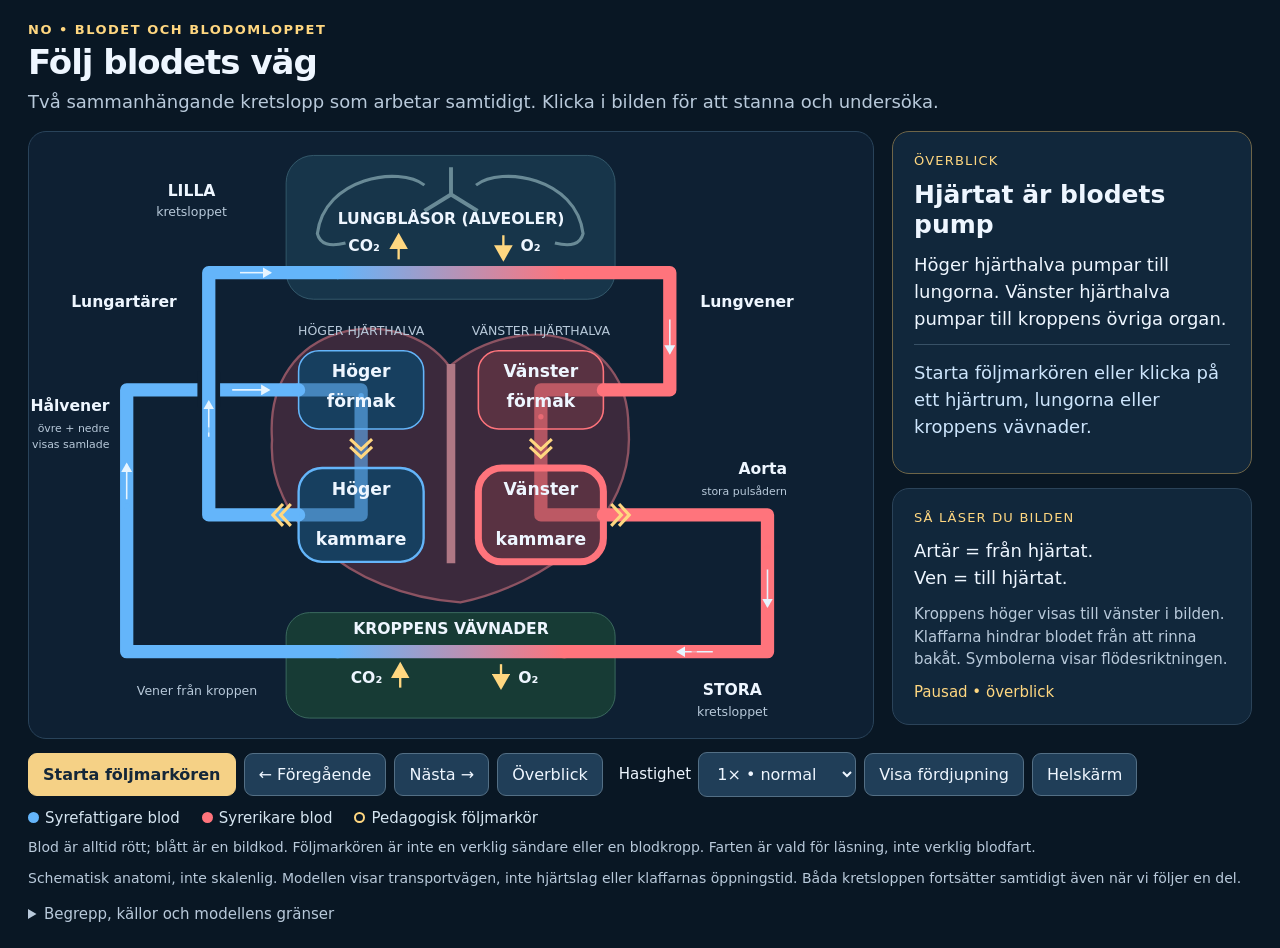
==== blodomloppet/index.html @ bf214c56 "Publicera interaktiv animation av blodomloppet (v2)" ====
<!doctype html><html lang="sv"><head><meta charset="utf-8"><meta name="viewport" content="width=device-width,initial-scale=1"><title>Blodet och blodomloppet – följ blodets väg</title><style>*{box-sizing:border-box}body{margin:0;background:#091724;color:#eef6ff;font:18px system-ui,-apple-system,Segoe UI,sans-serif}main{max-width:1640px;margin:auto;padding:22px 28px}h1{font-size:34px;letter-spacing:-1px;margin:0 0 6px}.intro{margin:0;color:#b8c9da;font-size:18px}.eyebrow{color:#ffd780;font-size:13px;font-weight:700;letter-spacing:1.5px;margin-bottom:5px}.layout{display:grid;grid-template-columns:minmax(0,1fr) 360px;gap:18px;margin-top:16px}.canvas{background:#0e2033;border:1px solid #29435a;border-radius:18px;overflow:hidden}svg{display:block;width:100%;height:auto;max-height:calc(100vh - 290px);min-height:440px}svg text{font-family:inherit;fill:#eef6ff}.label{font-size:20px;font-weight:650}.small{font-size:16px;fill:#b8c9da}.tiny{font-size:14px;fill:#b8c9da}.chamber{font-size:22px;font-weight:750}.pipe{fill:none;stroke-width:17;stroke-linecap:round;stroke-linejoin:round}.detail{display:none}body.expanded .detail{display:initial}.hotspot{fill:#fff;fill-opacity:0;stroke:#ffd780;stroke-opacity:0;stroke-width:3;cursor:pointer}.hotspot:hover{fill-opacity:.03;stroke-opacity:.6}.hotspot:focus,.hotspot.selected{outline:none;stroke-opacity:1;stroke-width:4}.side{display:flex;flex-direction:column;gap:14px}.card{background:#11273b;border:1px solid #2b4359;border-radius:17px;padding:21px}#info{border-color:#6e6548;min-height:330px}.station{font-size:13px;text-transform:uppercase;letter-spacing:1.2px;color:#ffd780}h2{font-size:25px;line-height:1.18;margin:12px 0}p{line-height:1.5}.card p{margin:12px 0}.card small{font-size:15px;line-height:1.5;color:#b8c9da;display:block}.context{border-top:1px solid #385166;padding-top:14px;color:#cde5fc}.blue{color:#83c6ff}.red{color:#ff9097}.meta{font-size:14px;color:#b8c9da}.controls{display:flex;align-items:center;gap:8px;flex-wrap:wrap;margin-top:13px}button,select{font:inherit;font-size:16px;color:#eef6ff;background:#203e58;border:1px solid #536f85;border-radius:9px;padding:11px 14px;cursor:pointer}button:hover{background:#2d5370}button:focus-visible,select:focus-visible,summary:focus-visible{outline:3px solid #ffd780;outline-offset:3px}.primary{background:#f5d186;color:#142739;font-weight:750;border-color:#f5d186}.primary:hover{background:#ffe2a6}button[aria-pressed="true"]{border-color:#ffd780;box-shadow:inset 0 0 0 1px #ffd780}.speed{display:flex;align-items:center;gap:7px;font-size:15px;margin-left:8px}.legend{display:flex;gap:22px;flex-wrap:wrap;font-size:15px;margin-top:12px;color:#d5e5f1}.swatch{display:inline-block;width:11px;height:11px;border-radius:100%;margin-right:6px}.ring{background:transparent;border:2px solid #ffd780}.note{font-size:14px;color:#b8c9da;margin:10px 0 0;line-height:1.5}details{font-size:15px;color:#b8c9da;margin-top:14px;line-height:1.55}summary{cursor:pointer}a{color:#abd7ff}#status{font-size:15px;color:#ffd780;margin:10px 0 0}#detailText{display:none}body.expanded #detailText{display:block}.visually-hidden{position:absolute;width:1px;height:1px;padding:0;margin:-1px;overflow:hidden;clip:rect(0,0,0,0);white-space:nowrap;border:0}@media(max-width:1050px){svg{max-height:none;min-height:0}main{padding:18px}.layout{grid-template-columns:1fr}.side{display:grid;grid-template-columns:1fr 1fr}#info{min-height:0}.controls{gap:7px}h1{font-size:30px}}@media(max-width:620px){.side{display:flex}h1{font-size:26px}.intro{font-size:16px}button,select{font-size:14px;padding:10px}.speed{margin-left:0}.card{padding:17px}.legend{gap:12px}.canvas{overflow-x:auto}svg{min-width:640px}}@media(prefers-reduced-motion:reduce){*{scroll-behavior:auto}}</style></head><body><main><header><div class="eyebrow">NO • BLODET OCH BLODOMLOPPET</div><h1>Följ blodets väg</h1><p class="intro">Två sammanhängande kretslopp som arbetar samtidigt. Klicka i bilden för att stanna och undersöka.</p></header><div class="layout"><section class="canvas" aria-label="Interaktiv modell av blodomloppet"><svg id="diagram" viewBox="0 0 1080 775" role="group" aria-labelledby="svgtitle svgdesc"><title id="svgtitle">Stora och lilla kretsloppet</title><desc id="svgdesc">Höger hjärthalva visas till vänster i bilden. Syrefattigare blod går från hålvenerna genom höger förmak, trikuspidalklaffen och höger kammare, genom pulmonalisklaffen och lungartärerna till lungorna. Syrerikare blod återkommer via lungvener, vänster förmak, mitralisklaff och vänster kammare, passerar aortaklaffen och går via aorta till kroppens kapillärer och via vener tillbaka. Färgerna är symboliska.</desc>
<defs><linearGradient id="lunggrad" gradientUnits="userSpaceOnUse" x1="395" x2="685" y1="180" y2="180"><stop offset="0" stop-color="#64b5fa"/><stop offset="1" stop-color="#ff747c"/></linearGradient><linearGradient id="bodygrad" gradientUnits="userSpaceOnUse" x1="395" x2="685" y1="665" y2="665"><stop offset="0" stop-color="#64b5fa"/><stop offset="1" stop-color="#ff747c"/></linearGradient><marker id="arrowO" markerWidth="8" markerHeight="8" refX="6" refY="4" orient="auto"><path d="M0 0L7 4L0 8Z" fill="#ffd780"/></marker><marker id="arrowW" markerWidth="7" markerHeight="7" refX="5" refY="3.5" orient="auto"><path d="M0 0L6 3.5L0 7Z" fill="#e7f5ff"/></marker></defs>
<!-- Organ fields and a deliberately schematic four-chamber cutaway. -->
<rect x="329" y="30" width="421" height="184" rx="35" fill="#17354a" stroke="#3d6476"/><path d="M506 68 C474 43 378 58 369 130 Q374 150 405 142 M572 68 C604 43 700 58 709 130 Q704 150 673 142" fill="none" stroke="#698a96" stroke-width="4"/><path d="M540 45V80M540 80L506 101M540 80L574 101" stroke="#698a96" stroke-width="5" fill="none"/>
<text x="540" y="118" text-anchor="middle" class="label">LUNGBLÅSOR (ALVEOLER)</text><text x="540" y="205" text-anchor="middle" class="detail tiny">Lungkapillärer • gasutbyte genom tunna väggar</text>
<path d="M538 300 C475 215 300 240 311 394 C304 494 406 591 552 602 C659 579 778 498 767 378 C768 254 628 226 538 300Z" fill="#3b293c" stroke="#8c5362" stroke-width="3"/>
<text x="425" y="260" text-anchor="middle" class="small">HÖGER HJÄRTHALVA</text><text x="655" y="260" text-anchor="middle" class="small">VÄNSTER HJÄRTHALVA</text>
<rect x="345" y="280" width="160" height="100" rx="26" fill="#173f5f" stroke="#64b5fa" stroke-width="2"/><rect x="345" y="430" width="160" height="120" rx="30" fill="#173f5f" stroke="#64b5fa" stroke-width="3"/><rect x="575" y="280" width="160" height="100" rx="26" fill="#593242" stroke="#ff747c" stroke-width="2"/><rect x="575" y="430" width="160" height="120" rx="30" fill="#593242" stroke="#ff747c" stroke-width="9"/>
<path d="M540 297V552" stroke="#af7784" stroke-width="11"/><text x="540" y="579" text-anchor="middle" class="detail tiny">Skiljevägg • blodet blandas normalt inte här</text>
<rect x="329" y="615" width="421" height="135" rx="30" fill="#173b35" stroke="#46796a"/><text x="540" y="642" text-anchor="middle" class="label">KROPPENS VÄVNADER</text><text x="540" y="739" text-anchor="middle" class="detail tiny">Kapillärer ↔ vävnadsvätska ↔ celler</text>
<!-- Directed paths in their physiological order. -->
<g id="pipes">
<path id="p0" class="pipe" stroke="#64b5fa" d="M395 665 H125 V330 H345"/>
<path id="p1" class="pipe" stroke="#64b5fa" d="M345 330 H425 V490 H345" opacity=".60"/>
<path d="M230 307 V353" stroke="#0e2033" stroke-width="29" fill="none"/>
<path id="p2" class="pipe" stroke="#64b5fa" d="M345 490 H230 V180 H395"/>
<path id="p3" class="pipe" stroke="url(#lunggrad)" d="M395 180 H685"/>
<path id="p4" class="pipe" stroke="#ff747c" d="M685 180 H820 V330 H735"/>
<path id="p5" class="pipe" stroke="#ff747c" d="M735 330 H655 V490 H735" opacity=".60"/>
<path id="p6" class="pipe" stroke="#ff747c" d="M735 490 H945 V665 H685"/>
<path id="p7" class="pipe" stroke="url(#bodygrad)" d="M685 665 H395"/>
</g>
<g fill="none" stroke="#e7f5ff" stroke-width="2" marker-end="url(#arrowW)"><path d="M125 470V425"/><path d="M260 330H307"/><path d="M230 390V345"/><path d="M270 180H309"/><path d="M820 240V283"/><path d="M945 560V607"/><path d="M875 665H830"/></g>
<g id="particles"></g>
<!-- Valve symbols mark one-way passages, not cardiac-cycle timing. -->
<g stroke="#ffd780" stroke-width="4" fill="none"><path d="M411 393L425 406L439 393M411 403L425 416L439 403"/><path d="M641 393L655 406L669 393M641 403L655 416L669 403"/><path d="M325 476L312 490L325 504M335 476L322 490L335 504"/><path d="M755 476L768 490L755 504M745 476L758 490L745 504"/></g>
<g class="chamber" text-anchor="middle"><text x="425" y="313">Höger</text><text x="425" y="352">förmak</text><text x="425" y="465">Höger</text><text x="425" y="529">kammare</text><text x="655" y="313">Vänster</text><text x="655" y="352">förmak</text><text x="655" y="465">Vänster</text><text x="655" y="529">kammare</text></g>
<text x="406" y="411" text-anchor="end" class="detail tiny">Trikuspidalklaff</text><text x="675" y="411" class="detail tiny">Mitralisklaff</text>
<text x="315" y="554" text-anchor="end" class="detail tiny">Pulmonalisklaff</text><path class="detail" d="M310 539V509" fill="none" stroke="#ffd780"/>
<text x="780" y="554" class="detail tiny">Aortaklaff</text><path class="detail" d="M768 539V509" fill="none" stroke="#ffd780"/>
<text x="208" y="82" class="label" text-anchor="middle">LILLA</text><text x="208" y="108" class="small" text-anchor="middle">kretsloppet</text><text x="189" y="224" class="label" text-anchor="end">Lungartärer</text><text x="859" y="224" class="label">Lungvener</text>
<text x="103" y="357" text-anchor="end" class="label">Hålvener</text><text x="103" y="384" text-anchor="end" class="tiny">övre + nedre</text><text x="103" y="405" text-anchor="end" class="tiny">visas samlade</text>
<text x="970" y="438" class="label" text-anchor="end">Aorta</text><text x="970" y="464" class="tiny" text-anchor="end">stora pulsådern</text>
<text x="215" y="720" class="small" text-anchor="middle">Vener från kroppen</text><text x="900" y="720" class="label" text-anchor="middle">STORA</text><text x="900" y="747" class="small" text-anchor="middle">kretsloppet</text>
<!-- Gas exchange arrows: distinct from flow arrows. -->
<g stroke="#ffd780" stroke-width="3" fill="none" marker-end="url(#arrowO)"><path d="M473 163V132"/><path d="M607 132V163"/><path d="M604 681V711"/><path d="M475 711V681"/></g>
<text x="449" y="152" class="label" text-anchor="end">CO₂</text><text x="629" y="152" class="label">O₂</text><text x="452" y="705" class="label" text-anchor="end">CO₂</text><text x="626" y="705" class="label">O₂</text>
<g id="hotspots">
<rect class="hotspot" data-topic="ra" x="345" y="280" width="160" height="100" rx="26" role="button" tabindex="0" aria-label="Höger förmak: pausa och förklara"><title>Höger förmak: klicka för att pausa och läsa</title></rect>
<rect class="hotspot" data-topic="rv" x="345" y="430" width="160" height="120" rx="30" role="button" tabindex="0" aria-label="Höger kammare: pausa och förklara"><title>Höger kammare: klicka för att pausa och läsa</title></rect>
<rect class="hotspot" data-topic="la" x="575" y="280" width="160" height="100" rx="26" role="button" tabindex="0" aria-label="Vänster förmak: pausa och förklara"><title>Vänster förmak: klicka för att pausa och läsa</title></rect>
<rect class="hotspot" data-topic="lv" x="575" y="430" width="160" height="120" rx="30" role="button" tabindex="0" aria-label="Vänster kammare: pausa och förklara"><title>Vänster kammare: klicka för att pausa och läsa</title></rect>
<rect class="hotspot" data-topic="lung" x="329" y="30" width="421" height="184" rx="35" role="button" tabindex="0" aria-label="Lungorna: pausa och förklara"><title>Lungorna: klicka för att pausa och läsa</title></rect>
<rect class="hotspot" data-topic="body" x="329" y="615" width="421" height="135" rx="30" role="button" tabindex="0" aria-label="Kroppens vävnader: pausa och förklara"><title>Kroppens vävnader: klicka för att pausa och läsa</title></rect>
</g><g id="tracker" aria-hidden="true" pointer-events="none"><circle r="15" fill="#091724" stroke="#ffd780" stroke-width="4"/><circle r="4" fill="#ffd780"/></g></svg></section><aside class="side"><section id="info" class="card" aria-live="polite" aria-atomic="true"><div id="station" class="station">Överblick</div><h2 id="infoTitle">Hjärtat är blodets pump</h2><p id="infoText">Höger hjärthalva pumpar till lungorna. Vänster hjärthalva pumpar till kroppens övriga organ.</p><p id="transport" class="context">Starta följmarkören eller klicka på ett hjärtrum, lungorna eller kroppens vävnader.</p><small id="detailText"></small></section><section class="card"><div class="station">Så läser du bilden</div><p>Artär = från hjärtat.<br>Ven = till hjärtat.</p><small>Kroppens höger visas till vänster i bilden. Klaffarna hindrar blodet från att rinna bakåt. Symbolerna visar flödesriktningen.</small><p id="status" role="status">Pausad • överblick</p></section></aside></div><div class="controls" role="group" aria-label="Animationskontroller"><button id="play" class="primary">Starta följmarkören</button><button id="back" aria-label="Föregående station och pausa">← Föregående</button><button id="next" aria-label="Nästa station och pausa">Nästa →</button><button id="overview">Överblick</button><label class="speed">Hastighet <select id="speed"><option value="0.5">0,5× • lugn</option><option value="1" selected>1× • normal</option><option value="1.5">1,5× • snabb</option></select></label><button id="details" aria-pressed="false">Visa fördjupning</button><button id="full">Helskärm</button></div><div class="legend"><span><i class="swatch" style="background:#64b5fa"></i>Syrefattigare blod</span><span><i class="swatch" style="background:#ff747c"></i>Syrerikare blod</span><span><i class="swatch ring"></i>Pedagogisk följmarkör</span></div><p class="note">Blod är alltid rött; blått är en bildkod. Följmarkören är inte en verklig sändare eller en blodkropp. Farten är vald för läsning, inte verklig blodfart.</p><p class="note">Schematisk anatomi, inte skalenlig. Modellen visar transportvägen, inte hjärtslag eller klaffarnas öppningstid. Båda kretsloppen fortsätter samtidigt även när vi följer en del.</p><details><summary>Begrepp, källor och modellens gränser</summary><p>Begreppen anknyter till ”Blodet och blodomloppet”, ”Hjärtat” och ”Andningen” i ENKEL Biologi 7–9, del 2 (Tengnäs Läromedel, trycksidor 14–16 och 19). Häftets begrepp används, men dess missvisande formuleringar om bland annat röda blodkroppars näringstransport och blodkärlens färger har inte förts över.</p><p>Grundvyn räcker för transportvägen. Fördjupning visar de fyra klaffarnas namn samt fler detaljer om gastransport. Dessa tillägg är förklaringar, inte nya provkrav.</p><p>Syre transporteras främst bundet till hemoglobin i röda blodkroppar. Näring, exempelvis druvsocker (glukos), transporteras i blodplasma. Koldioxid transporteras främst som bikarbonat i plasma, men också bundet till hemoglobin och löst i blodet. Bikarbonat bildas till stor del med hjälp av enzym i röda blodkroppar. Både syrerikare och syrefattigare blod innehåller syre och koldioxid.</p><p>Modellen avser normal cirkulation efter födseln. Lungkretsloppet och kroppskretsloppet är seriekopplade. Kärlens grenar, leverns portakretslopp och hjärtats kranskärl visas inte. Övre och nedre hålven visas samlade. Kärlkorsningen till vänster om hjärtat är en över/underpassage, ingen förbindelse. Gasernas nettotransport styrs av skillnader i partialtryck. Färgövergång, avstånd, punktantal, markeringsfart och hjärtväggar är förenklade och visar inga mätvärden.</p><p>Källkontroll 14 oktober 2026: <a href="https://www.nhlbi.nih.gov/health/heart/blood-flow">NHLBI: How Blood Flows through the Heart</a>; <a href="https://www.nhlbi.nih.gov/health/heart/anatomy">NHLBI: What the Heart Looks Like</a>; <a href="https://www.nhlbi.nih.gov/health/lungs">NHLBI: How the Lungs Work</a>; <a href="https://www.1177.se/Skane/liv--halsa/sa-fungerar-kroppen/blodet/">1177: Så fungerar blodet</a>; <a href="https://www.ncbi.nlm.nih.gov/books/NBK532988/">NCBI Bookshelf: Physiology, Carbon Dioxide Transport</a>.</p><p>Filen fungerar utan internet. Tabba till bildens sex klickytor och tryck Enter eller mellanslag. Utanför knappar och formulärfält: mellanslag spelar/pausar, vänster/höger pil byter station och pausar. Startläget är alltid pausat.</p></details></main><script>
const $=id=>document.getElementById(id),NS='http://www.w3.org/2000/svg';
const paths=Array.from(document.querySelectorAll('.pipe')),lengths=paths.map(p=>p.getTotalLength()),starts=[];let total=0;lengths.forEach(n=>{starts.push(total);total+=n});
const topics=[
{id:'veins',pos:0,title:'Venerna för blod tillbaka',text:'Från kroppens kapillärer går blodet genom vener och hålvener till höger förmak.',cargo:'Här är blodet syrefattigare och för med sig koldioxid från vävnaderna.',extra:'Övre och nedre hålven visas som en gemensam väg. Syrefattigare blod innehåller fortfarande syre.'},
{id:'ra',pos:starts[1],title:'Höger förmak',text:'Tar emot blod från hålvenerna. Blodet går vidare genom en klaff till höger kammare.',cargo:'Nästa del av vägen: höger kammare → lungorna.',extra:'Klaffen mellan höger förmak och höger kammare heter trikuspidalklaffen.'},
{id:'rv',pos:starts[1]+180,title:'Höger kammare',text:'Pumpar blod genom en klaff och ut i lungartärerna. Härifrån går blodet mot lungorna.',cargo:'Lilla kretsloppet: höger kammare → lungor → vänster förmak.',extra:'Utflödesklaffen heter pulmonalisklaffen. Höger kammare och vänster kammare pumpar samtidigt.'},
{id:'pa',pos:starts[2],title:'Lungartärerna',text:'Leder blod från höger kammare till lungornas kapillärer.',cargo:'Artär betyder från hjärtat. Lungartärerna för syrefattigare blod.',extra:'Blodet passerar pulmonalisklaffen innan det kommer ut i lungartärerna.'},
{id:'lung',pos:starts[3],title:'Lungblåsor och kapillärer',text:'Syre går från lungblåsorna till blodet. Koldioxid går från blodet till lungblåsorna och andas ut.',cargo:'Blodet blir syrerikare. Syret binds främst till hemoglobin i röda blodkroppar.',extra:'Lungblåsor kallas alveoler. Syre och koldioxid diffunderar över tunna väggar; nettotransporten följer skillnader i partialtryck.'},
{id:'pv',pos:starts[4],title:'Lungvenerna',text:'Leder blod från lungorna tillbaka till vänster förmak.',cargo:'Ven betyder till hjärtat. Lungvenerna för syrerikare blod.',extra:'Lilla kretsloppet slutar vid vänster förmak. Syrerikare blod innehåller också koldioxid.'},
{id:'la',pos:starts[5],title:'Vänster förmak',text:'Tar emot blod från lungvenerna. Blodet går genom en klaff till vänster kammare.',cargo:'Nästa del av vägen: vänster kammare → kroppens organ.',extra:'Klaffen mellan vänster förmak och vänster kammare heter mitralisklaffen.'},
{id:'lv',pos:starts[5]+180,title:'Vänster kammare',text:'Pumpar blod genom en klaff till aorta, som också kallas stora pulsådern.',cargo:'Stora kretsloppet: vänster kammare → kroppen → höger förmak.',extra:'Utflödesklaffen heter aortaklaffen. Vänster kammare har kraftigare muskelvägg eftersom den pumpar mot högre tryck.'},
{id:'aorta',pos:starts[6],title:'Aorta – stora pulsådern',text:'Aorta förgrenas i artärer som leder blod till kroppens organ och deras kapillärer.',cargo:'Syre följer främst med röda blodkroppar. Näring, t.ex. druvsocker (glukos), finns i blodplasman.',extra:'Druvsocker heter också glukos. Alla ämnen sitter inte på samma transportör; följmarkören visar bara färdvägen.'},
{id:'body',pos:starts[7],title:'Kroppens kapillärer och celler',text:'Syre och näring lämnar blodet och når cellerna. Koldioxid från cellerna går till blodet.',cargo:'Vävnader består av celler. Blodet blir syrefattigare och återvänder genom vener.',extra:'Utbytet sker via vävnadsvätskan. Syre används i cellandningen. Koldioxid transporteras främst som bikarbonat i plasma, men även bundet till hemoglobin och löst i blodet.'}
];
const hotspots=Array.from(document.querySelectorAll('.hotspot'));const dots=[];for(let i=0;i<16;i++){const e=document.createElementNS(NS,'circle');e.setAttribute('r','3.4');e.setAttribute('opacity','.65');$('particles').append(e);dots.push(e)}
let q=1,elapsed=0,playing=false,following=false,speed=1,active=-1,expanded=false,inspecting=false,last=null;
function normalized(n,m){return((n%m)+m)%m}
function locate(distance){let d=normalized(distance,total),i=0;while(i<paths.length-1&&d>lengths[i]){d-=lengths[i];i++}const p=paths[i].getPointAtLength(d);return{...p,x:p.x,y:p.y,i,d}}
function color(i,d){let f=i<3?0:i===3?d/lengths[i]:i<7?1:1-d/lengths[i],a=[100,181,250],b=[255,116,124];return'rgb('+a.map((v,k)=>Math.round(v+(b[k]-v)*f)).join(',')+')'}
function showInfo(i){if(active===i)return;active=i;const item=topics[i];$('station').textContent=inspecting?'Vald struktur • rörelsen är pausad':'Följ blodets väg • '+(i+1)+' / '+topics.length;$('infoTitle').textContent=item.title;$('infoText').textContent=item.text;$('transport').textContent=item.cargo;$('detailText').textContent=item.extra;hotspots.forEach(e=>e.classList.toggle('selected',e.dataset.topic===item.id))}
function sync(){ $('info').setAttribute('aria-live',playing?'off':'polite');$('play').textContent=playing?'Pausa':following?'Fortsätt':'Starta följmarkören';$('play').setAttribute('aria-pressed',String(playing));$('status').textContent=playing?'Följer blodets väg • '+String(speed).replace('.',',')+'×':following?'Pausad • markör vid '+topics[Math.floor(normalized(q,topics.length))].title:inspecting?'Pausad • vald struktur':'Pausad • överblick';$('tracker').style.display=following?'':'none';}
function render(){dots.forEach((e,k)=>{const p=locate(elapsed*50+k*total/dots.length);e.setAttribute('cx',p.x);e.setAttribute('cy',p.y);e.setAttribute('fill',color(p.i,p.d));e.style.visibility=p.i===0&&p.y===330&&p.x>215&&p.x<245?'hidden':'visible'});if(following){const idx=Math.floor(normalized(q,topics.length)),f=normalized(q,1),start=topics[idx].pos,end=idx+1<topics.length?topics[idx+1].pos:total;const p=locate(start+f*(end-start));$('tracker').setAttribute('transform','translate('+p.x+' '+p.y+')');$('tracker').style.visibility=p.i===0&&p.y===330&&p.x>211&&p.x<249?'hidden':'visible';if(!inspecting)showInfo(idx)}}
function toggle(){following=true;inspecting=false;active=-1;playing=!playing;sync();render()}
function choose(i){inspecting=false;q=normalized(i,topics.length)+.32;following=true;playing=false;active=-1;sync();render()}
function inspect(i){playing=false;inspecting=true;active=-1;sync();showInfo(i);render()}
function overview(){playing=false;inspecting=false;following=false;active=-1;$('station').textContent='Överblick';$('infoTitle').textContent='Hjärtat är blodets pump';$('infoText').textContent='Höger hjärthalva pumpar till lungorna. Vänster hjärthalva pumpar till kroppens övriga organ.';$('transport').textContent='Starta följmarkören eller klicka på ett hjärtrum, lungorna eller kroppens vävnader.';$('detailText').textContent='Kretsloppen är seriekopplade och arbetar samtidigt. Skiljeväggen håller normalt höger och vänster hjärthalvas blod åtskilda.';hotspots.forEach(e=>e.classList.remove('selected'));sync();render()}
$('play').addEventListener('click',toggle);$('next').addEventListener('click',()=>choose(inspecting?active+1:following?Math.floor(normalized(q,topics.length))+1:1));$('back').addEventListener('click',()=>choose(inspecting?active-1:following?Math.floor(normalized(q,topics.length))-1:0));$('overview').addEventListener('click',overview);$('speed').addEventListener('change',e=>{speed=Number(e.target.value);sync()});$('details').addEventListener('click',()=>{expanded=!expanded;document.body.classList.toggle('expanded',expanded);$('details').setAttribute('aria-pressed',String(expanded));$('details').textContent=expanded?'Dölj fördjupning':'Visa fördjupning'});$('full').addEventListener('click',async()=>{try{if(document.fullscreenElement)await document.exitFullscreen();else if(document.documentElement.requestFullscreen)await document.documentElement.requestFullscreen();else $('status').textContent='Helskärm saknas här. Använd webbläsarens helskärmsläge.'}catch{$('status').textContent='Helskärm kunde inte öppnas. Använd webbläsarens helskärmsläge.'}});
hotspots.forEach(e=>{const activate=()=>inspect(topics.findIndex(t=>t.id===e.dataset.topic));e.addEventListener('click',activate);e.addEventListener('keydown',ev=>{if(ev.key==='Enter'||ev.code==='Space'){ev.preventDefault();ev.stopPropagation();activate()}})});
document.addEventListener('keydown',e=>{if(e.defaultPrevented||/SELECT|BUTTON|INPUT|SUMMARY/.test(e.target.tagName)||e.target.closest?.('.hotspot'))return;if(e.code==='Space'){e.preventDefault();toggle()}else if(e.key==='ArrowRight'){e.preventDefault();choose(inspecting?active+1:following?Math.floor(normalized(q,topics.length))+1:1)}else if(e.key==='ArrowLeft'){e.preventDefault();choose(inspecting?active-1:following?Math.floor(normalized(q,topics.length))-1:0)}});
function tick(now){if(last!==null&&playing){const dt=Math.min((now-last)/1000,.1);elapsed+=dt*speed;q=normalized(q+dt*speed/7,topics.length)}last=now;render();requestAnimationFrame(tick)}
window.animationTest={getState:()=>({q,elapsed,playing,following,speed,active,expanded,inspecting}),choose,inspect,overview,topics:topics.map(({id,pos})=>({id,pos})),total,renderAt:(position,time=0)=>{q=position;elapsed=time;following=true;inspecting=false;playing=false;active=-1;sync();render()}};
overview();requestAnimationFrame(tick);
</script></body></html>
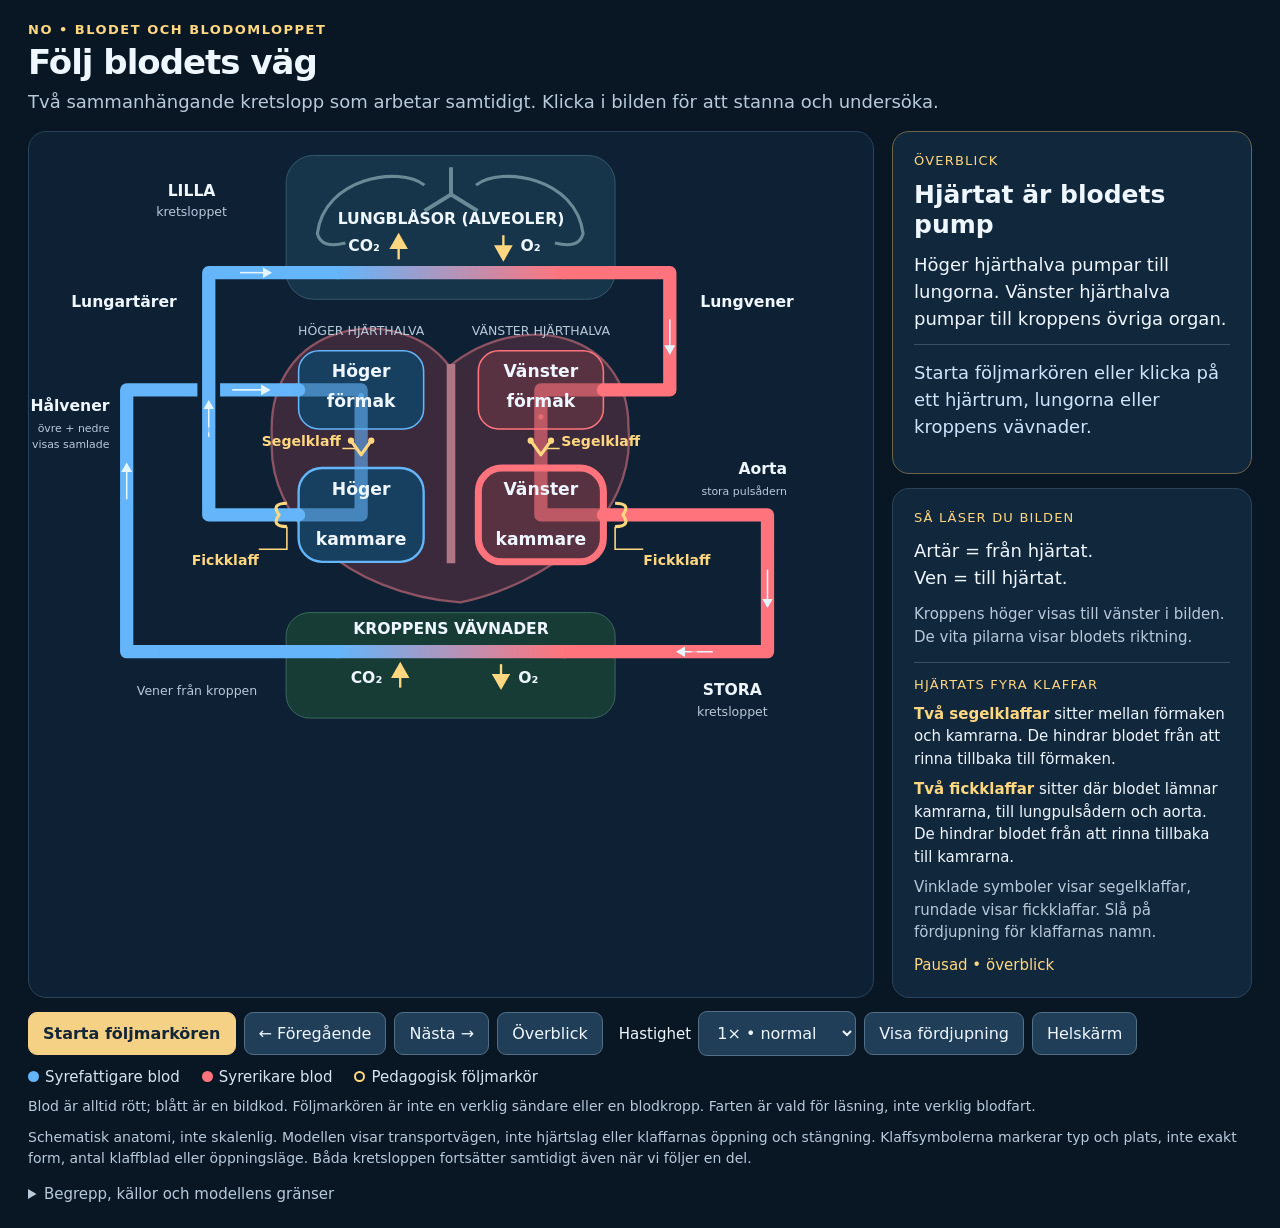
==== commit b6a6f419: "Förtydliga segelklaffar och fickklaffar i blodomloppsanimationen" ====
--- a/blodomloppet/index.html
+++ b/blodomloppet/index.html
@@ -1,4 +1,4 @@
-<!doctype html><html lang="sv"><head><meta charset="utf-8"><meta name="viewport" content="width=device-width,initial-scale=1"><title>Blodet och blodomloppet – följ blodets väg</title><style>*{box-sizing:border-box}body{margin:0;background:#091724;color:#eef6ff;font:18px system-ui,-apple-system,Segoe UI,sans-serif}main{max-width:1640px;margin:auto;padding:22px 28px}h1{font-size:34px;letter-spacing:-1px;margin:0 0 6px}.intro{margin:0;color:#b8c9da;font-size:18px}.eyebrow{color:#ffd780;font-size:13px;font-weight:700;letter-spacing:1.5px;margin-bottom:5px}.layout{display:grid;grid-template-columns:minmax(0,1fr) 360px;gap:18px;margin-top:16px}.canvas{background:#0e2033;border:1px solid #29435a;border-radius:18px;overflow:hidden}svg{display:block;width:100%;height:auto;max-height:calc(100vh - 290px);min-height:440px}svg text{font-family:inherit;fill:#eef6ff}.label{font-size:20px;font-weight:650}.small{font-size:16px;fill:#b8c9da}.tiny{font-size:14px;fill:#b8c9da}.chamber{font-size:22px;font-weight:750}.pipe{fill:none;stroke-width:17;stroke-linecap:round;stroke-linejoin:round}.detail{display:none}body.expanded .detail{display:initial}.hotspot{fill:#fff;fill-opacity:0;stroke:#ffd780;stroke-opacity:0;stroke-width:3;cursor:pointer}.hotspot:hover{fill-opacity:.03;stroke-opacity:.6}.hotspot:focus,.hotspot.selected{outline:none;stroke-opacity:1;stroke-width:4}.side{display:flex;flex-direction:column;gap:14px}.card{background:#11273b;border:1px solid #2b4359;border-radius:17px;padding:21px}#info{border-color:#6e6548;min-height:330px}.station{font-size:13px;text-transform:uppercase;letter-spacing:1.2px;color:#ffd780}h2{font-size:25px;line-height:1.18;margin:12px 0}p{line-height:1.5}.card p{margin:12px 0}.card small{font-size:15px;line-height:1.5;color:#b8c9da;display:block}.context{border-top:1px solid #385166;padding-top:14px;color:#cde5fc}.blue{color:#83c6ff}.red{color:#ff9097}.meta{font-size:14px;color:#b8c9da}.controls{display:flex;align-items:center;gap:8px;flex-wrap:wrap;margin-top:13px}button,select{font:inherit;font-size:16px;color:#eef6ff;background:#203e58;border:1px solid #536f85;border-radius:9px;padding:11px 14px;cursor:pointer}button:hover{background:#2d5370}button:focus-visible,select:focus-visible,summary:focus-visible{outline:3px solid #ffd780;outline-offset:3px}.primary{background:#f5d186;color:#142739;font-weight:750;border-color:#f5d186}.primary:hover{background:#ffe2a6}button[aria-pressed="true"]{border-color:#ffd780;box-shadow:inset 0 0 0 1px #ffd780}.speed{display:flex;align-items:center;gap:7px;font-size:15px;margin-left:8px}.legend{display:flex;gap:22px;flex-wrap:wrap;font-size:15px;margin-top:12px;color:#d5e5f1}.swatch{display:inline-block;width:11px;height:11px;border-radius:100%;margin-right:6px}.ring{background:transparent;border:2px solid #ffd780}.note{font-size:14px;color:#b8c9da;margin:10px 0 0;line-height:1.5}details{font-size:15px;color:#b8c9da;margin-top:14px;line-height:1.55}summary{cursor:pointer}a{color:#abd7ff}#status{font-size:15px;color:#ffd780;margin:10px 0 0}#detailText{display:none}body.expanded #detailText{display:block}.visually-hidden{position:absolute;width:1px;height:1px;padding:0;margin:-1px;overflow:hidden;clip:rect(0,0,0,0);white-space:nowrap;border:0}@media(max-width:1050px){svg{max-height:none;min-height:0}main{padding:18px}.layout{grid-template-columns:1fr}.side{display:grid;grid-template-columns:1fr 1fr}#info{min-height:0}.controls{gap:7px}h1{font-size:30px}}@media(max-width:620px){.side{display:flex}h1{font-size:26px}.intro{font-size:16px}button,select{font-size:14px;padding:10px}.speed{margin-left:0}.card{padding:17px}.legend{gap:12px}.canvas{overflow-x:auto}svg{min-width:640px}}@media(prefers-reduced-motion:reduce){*{scroll-behavior:auto}}</style></head><body><main><header><div class="eyebrow">NO • BLODET OCH BLODOMLOPPET</div><h1>Följ blodets väg</h1><p class="intro">Två sammanhängande kretslopp som arbetar samtidigt. Klicka i bilden för att stanna och undersöka.</p></header><div class="layout"><section class="canvas" aria-label="Interaktiv modell av blodomloppet"><svg id="diagram" viewBox="0 0 1080 775" role="group" aria-labelledby="svgtitle svgdesc"><title id="svgtitle">Stora och lilla kretsloppet</title><desc id="svgdesc">Höger hjärthalva visas till vänster i bilden. Syrefattigare blod går från hålvenerna genom höger förmak, trikuspidalklaffen och höger kammare, genom pulmonalisklaffen och lungartärerna till lungorna. Syrerikare blod återkommer via lungvener, vänster förmak, mitralisklaff och vänster kammare, passerar aortaklaffen och går via aorta till kroppens kapillärer och via vener tillbaka. Färgerna är symboliska.</desc>
+<!doctype html><html lang="sv"><head><meta charset="utf-8"><meta name="viewport" content="width=device-width,initial-scale=1"><title>Blodet och blodomloppet – följ blodets väg</title><style>*{box-sizing:border-box}body{margin:0;background:#091724;color:#eef6ff;font:18px system-ui,-apple-system,Segoe UI,sans-serif}main{max-width:1640px;margin:auto;padding:22px 28px}h1{font-size:34px;letter-spacing:-1px;margin:0 0 6px}.intro{margin:0;color:#b8c9da;font-size:18px}.eyebrow{color:#ffd780;font-size:13px;font-weight:700;letter-spacing:1.5px;margin-bottom:5px}.layout{display:grid;grid-template-columns:minmax(0,1fr) 360px;gap:18px;margin-top:16px}.canvas{background:#0e2033;border:1px solid #29435a;border-radius:18px;overflow:hidden}svg{display:block;width:100%;height:auto;max-height:calc(100vh - 290px);min-height:440px}svg text{font-family:inherit;fill:#eef6ff}.label{font-size:20px;font-weight:650}.small{font-size:16px;fill:#b8c9da}.tiny{font-size:14px;fill:#b8c9da}.chamber{font-size:22px;font-weight:750}.pipe{fill:none;stroke-width:17;stroke-linecap:round;stroke-linejoin:round}.detail{display:none}body.expanded .detail{display:initial}.hotspot{fill:#fff;fill-opacity:0;stroke:#ffd780;stroke-opacity:0;stroke-width:3;cursor:pointer}.hotspot:hover{fill-opacity:.03;stroke-opacity:.6}.hotspot:focus,.hotspot.selected{outline:none;stroke-opacity:1;stroke-width:4}.side{display:flex;flex-direction:column;gap:14px}.card{background:#11273b;border:1px solid #2b4359;border-radius:17px;padding:21px}#info{border-color:#6e6548;min-height:330px}.station{font-size:13px;text-transform:uppercase;letter-spacing:1.2px;color:#ffd780}h2{font-size:25px;line-height:1.18;margin:12px 0}p{line-height:1.5}.card p{margin:12px 0}.card small{font-size:15px;line-height:1.5;color:#b8c9da;display:block}.valve-guide{font-size:15px;line-height:1.5;border-top:1px solid #385166;margin-top:14px;padding-top:12px}.valve-guide p{margin:8px 0}.valve-guide strong{color:#ffd780}.context{border-top:1px solid #385166;padding-top:14px;color:#cde5fc}.blue{color:#83c6ff}.red{color:#ff9097}.meta{font-size:14px;color:#b8c9da}.controls{display:flex;align-items:center;gap:8px;flex-wrap:wrap;margin-top:13px}button,select{font:inherit;font-size:16px;color:#eef6ff;background:#203e58;border:1px solid #536f85;border-radius:9px;padding:11px 14px;cursor:pointer}button:hover{background:#2d5370}button:focus-visible,select:focus-visible,summary:focus-visible{outline:3px solid #ffd780;outline-offset:3px}.primary{background:#f5d186;color:#142739;font-weight:750;border-color:#f5d186}.primary:hover{background:#ffe2a6}button[aria-pressed="true"]{border-color:#ffd780;box-shadow:inset 0 0 0 1px #ffd780}.speed{display:flex;align-items:center;gap:7px;font-size:15px;margin-left:8px}.legend{display:flex;gap:22px;flex-wrap:wrap;font-size:15px;margin-top:12px;color:#d5e5f1}.swatch{display:inline-block;width:11px;height:11px;border-radius:100%;margin-right:6px}.ring{background:transparent;border:2px solid #ffd780}.note{font-size:14px;color:#b8c9da;margin:10px 0 0;line-height:1.5}details{font-size:15px;color:#b8c9da;margin-top:14px;line-height:1.55}summary{cursor:pointer}a{color:#abd7ff}#status{font-size:15px;color:#ffd780;margin:10px 0 0}#detailText{display:none}body.expanded #detailText{display:block}.visually-hidden{position:absolute;width:1px;height:1px;padding:0;margin:-1px;overflow:hidden;clip:rect(0,0,0,0);white-space:nowrap;border:0}@media(max-width:1050px){svg{max-height:none;min-height:0}main{padding:18px}.layout{grid-template-columns:1fr}.side{display:grid;grid-template-columns:1fr 1fr}#info{min-height:0}.controls{gap:7px}h1{font-size:30px}}@media(max-width:620px){.side{display:flex}h1{font-size:26px}.intro{font-size:16px}button,select{font-size:14px;padding:10px}.speed{margin-left:0}.card{padding:17px}.legend{gap:12px}.canvas{overflow-x:auto}svg{min-width:640px}}@media(prefers-reduced-motion:reduce){*{scroll-behavior:auto}}</style></head><body><main><header><div class="eyebrow">NO • BLODET OCH BLODOMLOPPET</div><h1>Följ blodets väg</h1><p class="intro">Två sammanhängande kretslopp som arbetar samtidigt. Klicka i bilden för att stanna och undersöka.</p></header><div class="layout"><section class="canvas" aria-label="Interaktiv modell av blodomloppet"><svg id="diagram" viewBox="0 0 1080 775" role="group" aria-labelledby="svgtitle svgdesc"><title id="svgtitle">Stora och lilla kretsloppet</title><desc id="svgdesc">Höger hjärthalva visas till vänster i bilden. Syrefattigare blod går från hålvenerna genom höger förmak, trikuspidalklaffen och höger kammare, genom pulmonalisklaffen och lungartärerna till lungorna. Syrerikare blod återkommer via lungvener, vänster förmak, mitralisklaff och vänster kammare, passerar aortaklaffen och går via aorta till kroppens kapillärer och via vener tillbaka. Färgerna är symboliska.</desc>
 <defs><linearGradient id="lunggrad" gradientUnits="userSpaceOnUse" x1="395" x2="685" y1="180" y2="180"><stop offset="0" stop-color="#64b5fa"/><stop offset="1" stop-color="#ff747c"/></linearGradient><linearGradient id="bodygrad" gradientUnits="userSpaceOnUse" x1="395" x2="685" y1="665" y2="665"><stop offset="0" stop-color="#64b5fa"/><stop offset="1" stop-color="#ff747c"/></linearGradient><marker id="arrowO" markerWidth="8" markerHeight="8" refX="6" refY="4" orient="auto"><path d="M0 0L7 4L0 8Z" fill="#ffd780"/></marker><marker id="arrowW" markerWidth="7" markerHeight="7" refX="5" refY="3.5" orient="auto"><path d="M0 0L6 3.5L0 7Z" fill="#e7f5ff"/></marker></defs>
 <!-- Organ fields and a deliberately schematic four-chamber cutaway. -->
 <rect x="329" y="30" width="421" height="184" rx="35" fill="#17354a" stroke="#3d6476"/><path d="M506 68 C474 43 378 58 369 130 Q374 150 405 142 M572 68 C604 43 700 58 709 130 Q704 150 673 142" fill="none" stroke="#698a96" stroke-width="4"/><path d="M540 45V80M540 80L506 101M540 80L574 101" stroke="#698a96" stroke-width="5" fill="none"/>
@@ -22,12 +22,21 @@
 </g>
 <g fill="none" stroke="#e7f5ff" stroke-width="2" marker-end="url(#arrowW)"><path d="M125 470V425"/><path d="M260 330H307"/><path d="M230 390V345"/><path d="M270 180H309"/><path d="M820 240V283"/><path d="M945 560V607"/><path d="M875 665H830"/></g>
 <g id="particles"></g>
-<!-- Valve symbols mark one-way passages, not cardiac-cycle timing. -->
-<g stroke="#ffd780" stroke-width="4" fill="none"><path d="M411 393L425 406L439 393M411 403L425 416L439 403"/><path d="M641 393L655 406L669 393M641 403L655 416L669 403"/><path d="M325 476L312 490L325 504M335 476L322 490L335 504"/><path d="M755 476L768 490L755 504M745 476L758 490L745 504"/></g>
+<!-- Schematic valve-type symbols: angular AV valves and rounded outflow valves. No cardiac-cycle timing. -->
+<g id="valves" stroke="#ffd780" stroke-width="4" stroke-linejoin="round" fill="none">
+<g role="img" aria-label="Segelklaff mellan höger förmak och höger kammare"><title>Segelklaff: trikuspidalklaffen</title><path d="M412 395L425 413L438 395"/><circle cx="412" cy="395" r="2" fill="#ffd780"/><circle cx="438" cy="395" r="2" fill="#ffd780"/></g>
+<g role="img" aria-label="Segelklaff mellan vänster förmak och vänster kammare"><title>Segelklaff: mitralisklaffen</title><path d="M642 395L655 413L668 395"/><circle cx="642" cy="395" r="2" fill="#ffd780"/><circle cx="668" cy="395" r="2" fill="#ffd780"/></g>
+<g role="img" aria-label="Fickklaff från höger kammare till lungartärerna"><title>Fickklaff: pulmonalisklaffen</title><path d="M330 475Q309 475 320 490Q309 505 330 505"/></g>
+<g role="img" aria-label="Fickklaff från vänster kammare till aorta"><title>Fickklaff: aortaklaffen</title><path d="M750 475Q771 475 760 490Q771 505 750 505"/></g>
+</g>
 <g class="chamber" text-anchor="middle"><text x="425" y="313">Höger</text><text x="425" y="352">förmak</text><text x="425" y="465">Höger</text><text x="425" y="529">kammare</text><text x="655" y="313">Vänster</text><text x="655" y="352">förmak</text><text x="655" y="465">Vänster</text><text x="655" y="529">kammare</text></g>
-<text x="406" y="411" text-anchor="end" class="detail tiny">Trikuspidalklaff</text><text x="675" y="411" class="detail tiny">Mitralisklaff</text>
-<text x="315" y="554" text-anchor="end" class="detail tiny">Pulmonalisklaff</text><path class="detail" d="M310 539V509" fill="none" stroke="#ffd780"/>
-<text x="780" y="554" class="detail tiny">Aortaklaff</text><path class="detail" d="M768 539V509" fill="none" stroke="#ffd780"/>
+<g class="valve-labels" fill="#ffd780" font-size="18" font-weight="650">
+<text x="399" y="402" text-anchor="end" style="fill:#ffd780">Segelklaff</text><text x="681" y="402" style="fill:#ffd780">Segelklaff</text>
+<text x="294" y="554" text-anchor="end" style="fill:#ffd780">Fickklaff</text><text x="786" y="554" style="fill:#ffd780">Fickklaff</text>
+</g>
+<g fill="none" stroke="#ffd780" stroke-width="2"><path d="M401 405H419M661 405H679M330 505V534H294M750 505V534H786"/></g>
+<text x="399" y="422" text-anchor="end" class="detail tiny">Trikuspidalklaff</text><text x="681" y="422" class="detail tiny">Mitralisklaff</text>
+<text x="294" y="576" text-anchor="end" class="detail tiny">Pulmonalisklaff</text><text x="786" y="576" class="detail tiny">Aortaklaff</text>
 <text x="208" y="82" class="label" text-anchor="middle">LILLA</text><text x="208" y="108" class="small" text-anchor="middle">kretsloppet</text><text x="189" y="224" class="label" text-anchor="end">Lungartärer</text><text x="859" y="224" class="label">Lungvener</text>
 <text x="103" y="357" text-anchor="end" class="label">Hålvener</text><text x="103" y="384" text-anchor="end" class="tiny">övre + nedre</text><text x="103" y="405" text-anchor="end" class="tiny">visas samlade</text>
 <text x="970" y="438" class="label" text-anchor="end">Aorta</text><text x="970" y="464" class="tiny" text-anchor="end">stora pulsådern</text>
@@ -42,18 +51,18 @@
 <rect class="hotspot" data-topic="lv" x="575" y="430" width="160" height="120" rx="30" role="button" tabindex="0" aria-label="Vänster kammare: pausa och förklara"><title>Vänster kammare: klicka för att pausa och läsa</title></rect>
 <rect class="hotspot" data-topic="lung" x="329" y="30" width="421" height="184" rx="35" role="button" tabindex="0" aria-label="Lungorna: pausa och förklara"><title>Lungorna: klicka för att pausa och läsa</title></rect>
 <rect class="hotspot" data-topic="body" x="329" y="615" width="421" height="135" rx="30" role="button" tabindex="0" aria-label="Kroppens vävnader: pausa och förklara"><title>Kroppens vävnader: klicka för att pausa och läsa</title></rect>
-</g><g id="tracker" aria-hidden="true" pointer-events="none"><circle r="15" fill="#091724" stroke="#ffd780" stroke-width="4"/><circle r="4" fill="#ffd780"/></g></svg></section><aside class="side"><section id="info" class="card" aria-live="polite" aria-atomic="true"><div id="station" class="station">Överblick</div><h2 id="infoTitle">Hjärtat är blodets pump</h2><p id="infoText">Höger hjärthalva pumpar till lungorna. Vänster hjärthalva pumpar till kroppens övriga organ.</p><p id="transport" class="context">Starta följmarkören eller klicka på ett hjärtrum, lungorna eller kroppens vävnader.</p><small id="detailText"></small></section><section class="card"><div class="station">Så läser du bilden</div><p>Artär = från hjärtat.<br>Ven = till hjärtat.</p><small>Kroppens höger visas till vänster i bilden. Klaffarna hindrar blodet från att rinna bakåt. Symbolerna visar flödesriktningen.</small><p id="status" role="status">Pausad • överblick</p></section></aside></div><div class="controls" role="group" aria-label="Animationskontroller"><button id="play" class="primary">Starta följmarkören</button><button id="back" aria-label="Föregående station och pausa">← Föregående</button><button id="next" aria-label="Nästa station och pausa">Nästa →</button><button id="overview">Överblick</button><label class="speed">Hastighet <select id="speed"><option value="0.5">0,5× • lugn</option><option value="1" selected>1× • normal</option><option value="1.5">1,5× • snabb</option></select></label><button id="details" aria-pressed="false">Visa fördjupning</button><button id="full">Helskärm</button></div><div class="legend"><span><i class="swatch" style="background:#64b5fa"></i>Syrefattigare blod</span><span><i class="swatch" style="background:#ff747c"></i>Syrerikare blod</span><span><i class="swatch ring"></i>Pedagogisk följmarkör</span></div><p class="note">Blod är alltid rött; blått är en bildkod. Följmarkören är inte en verklig sändare eller en blodkropp. Farten är vald för läsning, inte verklig blodfart.</p><p class="note">Schematisk anatomi, inte skalenlig. Modellen visar transportvägen, inte hjärtslag eller klaffarnas öppningstid. Båda kretsloppen fortsätter samtidigt även när vi följer en del.</p><details><summary>Begrepp, källor och modellens gränser</summary><p>Begreppen anknyter till ”Blodet och blodomloppet”, ”Hjärtat” och ”Andningen” i ENKEL Biologi 7–9, del 2 (Tengnäs Läromedel, trycksidor 14–16 och 19). Häftets begrepp används, men dess missvisande formuleringar om bland annat röda blodkroppars näringstransport och blodkärlens färger har inte förts över.</p><p>Grundvyn räcker för transportvägen. Fördjupning visar de fyra klaffarnas namn samt fler detaljer om gastransport. Dessa tillägg är förklaringar, inte nya provkrav.</p><p>Syre transporteras främst bundet till hemoglobin i röda blodkroppar. Näring, exempelvis druvsocker (glukos), transporteras i blodplasma. Koldioxid transporteras främst som bikarbonat i plasma, men också bundet till hemoglobin och löst i blodet. Bikarbonat bildas till stor del med hjälp av enzym i röda blodkroppar. Både syrerikare och syrefattigare blod innehåller syre och koldioxid.</p><p>Modellen avser normal cirkulation efter födseln. Lungkretsloppet och kroppskretsloppet är seriekopplade. Kärlens grenar, leverns portakretslopp och hjärtats kranskärl visas inte. Övre och nedre hålven visas samlade. Kärlkorsningen till vänster om hjärtat är en över/underpassage, ingen förbindelse. Gasernas nettotransport styrs av skillnader i partialtryck. Färgövergång, avstånd, punktantal, markeringsfart och hjärtväggar är förenklade och visar inga mätvärden.</p><p>Källkontroll 14 oktober 2026: <a href="https://www.nhlbi.nih.gov/health/heart/blood-flow">NHLBI: How Blood Flows through the Heart</a>; <a href="https://www.nhlbi.nih.gov/health/heart/anatomy">NHLBI: What the Heart Looks Like</a>; <a href="https://www.nhlbi.nih.gov/health/lungs">NHLBI: How the Lungs Work</a>; <a href="https://www.1177.se/Skane/liv--halsa/sa-fungerar-kroppen/blodet/">1177: Så fungerar blodet</a>; <a href="https://www.ncbi.nlm.nih.gov/books/NBK532988/">NCBI Bookshelf: Physiology, Carbon Dioxide Transport</a>.</p><p>Filen fungerar utan internet. Tabba till bildens sex klickytor och tryck Enter eller mellanslag. Utanför knappar och formulärfält: mellanslag spelar/pausar, vänster/höger pil byter station och pausar. Startläget är alltid pausat.</p></details></main><script>
+</g><g id="tracker" aria-hidden="true" pointer-events="none"><circle r="15" fill="#091724" stroke="#ffd780" stroke-width="4"/><circle r="4" fill="#ffd780"/></g></svg></section><aside class="side"><section id="info" class="card" aria-live="polite" aria-atomic="true"><div id="station" class="station">Överblick</div><h2 id="infoTitle">Hjärtat är blodets pump</h2><p id="infoText">Höger hjärthalva pumpar till lungorna. Vänster hjärthalva pumpar till kroppens övriga organ.</p><p id="transport" class="context">Starta följmarkören eller klicka på ett hjärtrum, lungorna eller kroppens vävnader.</p><small id="detailText"></small></section><section class="card"><div class="station">Så läser du bilden</div><p>Artär = från hjärtat.<br>Ven = till hjärtat.</p><small>Kroppens höger visas till vänster i bilden. De vita pilarna visar blodets riktning.</small><div class="valve-guide"><div class="station">Hjärtats fyra klaffar</div><p><strong>Två segelklaffar</strong> sitter mellan förmaken och kamrarna. De hindrar blodet från att rinna tillbaka till förmaken.</p><p><strong>Två fickklaffar</strong> sitter där blodet lämnar kamrarna, till lungpulsådern och aorta. De hindrar blodet från att rinna tillbaka till kamrarna.</p><small>Vinklade symboler visar segelklaffar, rundade visar fickklaffar. Slå på fördjupning för klaffarnas namn.</small></div><p id="status" role="status">Pausad • överblick</p></section></aside></div><div class="controls" role="group" aria-label="Animationskontroller"><button id="play" class="primary">Starta följmarkören</button><button id="back" aria-label="Föregående station och pausa">← Föregående</button><button id="next" aria-label="Nästa station och pausa">Nästa →</button><button id="overview">Överblick</button><label class="speed">Hastighet <select id="speed"><option value="0.5">0,5× • lugn</option><option value="1" selected>1× • normal</option><option value="1.5">1,5× • snabb</option></select></label><button id="details" aria-pressed="false">Visa fördjupning</button><button id="full">Helskärm</button></div><div class="legend"><span><i class="swatch" style="background:#64b5fa"></i>Syrefattigare blod</span><span><i class="swatch" style="background:#ff747c"></i>Syrerikare blod</span><span><i class="swatch ring"></i>Pedagogisk följmarkör</span></div><p class="note">Blod är alltid rött; blått är en bildkod. Följmarkören är inte en verklig sändare eller en blodkropp. Farten är vald för läsning, inte verklig blodfart.</p><p class="note">Schematisk anatomi, inte skalenlig. Modellen visar transportvägen, inte hjärtslag eller klaffarnas öppning och stängning. Klaffsymbolerna markerar typ och plats, inte exakt form, antal klaffblad eller öppningsläge. Båda kretsloppen fortsätter samtidigt även när vi följer en del.</p><details><summary>Begrepp, källor och modellens gränser</summary><p>Begreppen anknyter till ”Blodet och blodomloppet”, ”Hjärtat” och ”Andningen” i ENKEL Biologi 7–9, del 2 (Tengnäs Läromedel, trycksidor 14–16 och 19). Häftets begrepp används, men dess missvisande formuleringar om bland annat röda blodkroppars näringstransport och blodkärlens färger har inte förts över.</p><p>Grundvyn visar transportvägen och de två klafftyperna. Fördjupning visar de fyra klaffarnas namn samt fler detaljer om gastransport. Dessa tillägg är förklaringar, inte nya provkrav.</p><p>Syre transporteras främst bundet till hemoglobin i röda blodkroppar. Näring, exempelvis druvsocker (glukos), transporteras i blodplasma. Koldioxid transporteras främst som bikarbonat i plasma, men också bundet till hemoglobin och löst i blodet. Bikarbonat bildas till stor del med hjälp av enzym i röda blodkroppar. Både syrerikare och syrefattigare blod innehåller syre och koldioxid.</p><p>Modellen avser normal cirkulation efter födseln. Lungkretsloppet och kroppskretsloppet är seriekopplade. Kärlens grenar, leverns portakretslopp och hjärtats kranskärl visas inte. Övre och nedre hålven visas samlade. Kärlkorsningen till vänster om hjärtat är en över/underpassage, ingen förbindelse. Gasernas nettotransport styrs av skillnader i partialtryck. Färgövergång, avstånd, punktantal, markeringsfart och hjärtväggar är förenklade och visar inga mätvärden.</p><p>Källkontroll 14 oktober 2026, klafförtydligande 15 oktober 2026: <a href="https://www.1177.se/liv--halsa/sa-fungerar-kroppen/hjarta-och-blodomlopp/">1177: Så fungerar hjärtat och blodomloppet</a>; <a href="https://www.nhlbi.nih.gov/health/heart/blood-flow">NHLBI: How Blood Flows through the Heart</a>; <a href="https://www.nhlbi.nih.gov/health/heart/anatomy">NHLBI: What the Heart Looks Like</a>; <a href="https://www.nhlbi.nih.gov/health/lungs">NHLBI: How the Lungs Work</a>; <a href="https://www.1177.se/Skane/liv--halsa/sa-fungerar-kroppen/blodet/">1177: Så fungerar blodet</a>; <a href="https://www.ncbi.nlm.nih.gov/books/NBK532988/">NCBI Bookshelf: Physiology, Carbon Dioxide Transport</a>.</p><p>Filen fungerar utan internet. Tabba till bildens sex klickytor och tryck Enter eller mellanslag. Utanför knappar och formulärfält: mellanslag spelar/pausar, vänster/höger pil byter station och pausar. Startläget är alltid pausat.</p></details></main><script>
 const $=id=>document.getElementById(id),NS='http://www.w3.org/2000/svg';
 const paths=Array.from(document.querySelectorAll('.pipe')),lengths=paths.map(p=>p.getTotalLength()),starts=[];let total=0;lengths.forEach(n=>{starts.push(total);total+=n});
 const topics=[
 {id:'veins',pos:0,title:'Venerna för blod tillbaka',text:'Från kroppens kapillärer går blodet genom vener och hålvener till höger förmak.',cargo:'Här är blodet syrefattigare och för med sig koldioxid från vävnaderna.',extra:'Övre och nedre hålven visas som en gemensam väg. Syrefattigare blod innehåller fortfarande syre.'},
-{id:'ra',pos:starts[1],title:'Höger förmak',text:'Tar emot blod från hålvenerna. Blodet går vidare genom en klaff till höger kammare.',cargo:'Nästa del av vägen: höger kammare → lungorna.',extra:'Klaffen mellan höger förmak och höger kammare heter trikuspidalklaffen.'},
-{id:'rv',pos:starts[1]+180,title:'Höger kammare',text:'Pumpar blod genom en klaff och ut i lungartärerna. Härifrån går blodet mot lungorna.',cargo:'Lilla kretsloppet: höger kammare → lungor → vänster förmak.',extra:'Utflödesklaffen heter pulmonalisklaffen. Höger kammare och vänster kammare pumpar samtidigt.'},
+{id:'ra',pos:starts[1],title:'Höger förmak',text:'Tar emot blod från hålvenerna. Blodet går vidare genom en segelklaff till höger kammare. Klaffen hindrar blodet från att rinna tillbaka till förmaket.',cargo:'Nästa del av vägen: höger kammare → lungorna.',extra:'Klaffen mellan höger förmak och höger kammare heter trikuspidalklaffen.'},
+{id:'rv',pos:starts[1]+180,title:'Höger kammare',text:'Pumpar blod genom en fickklaff och ut i lungartärerna. Klaffen hindrar blodet från att rinna tillbaka till kammaren. Härifrån går blodet mot lungorna.',cargo:'Lilla kretsloppet: höger kammare → lungor → vänster förmak.',extra:'Utflödesklaffen heter pulmonalisklaffen. Höger kammare och vänster kammare pumpar samtidigt.'},
 {id:'pa',pos:starts[2],title:'Lungartärerna',text:'Leder blod från höger kammare till lungornas kapillärer.',cargo:'Artär betyder från hjärtat. Lungartärerna för syrefattigare blod.',extra:'Blodet passerar pulmonalisklaffen innan det kommer ut i lungartärerna.'},
 {id:'lung',pos:starts[3],title:'Lungblåsor och kapillärer',text:'Syre går från lungblåsorna till blodet. Koldioxid går från blodet till lungblåsorna och andas ut.',cargo:'Blodet blir syrerikare. Syret binds främst till hemoglobin i röda blodkroppar.',extra:'Lungblåsor kallas alveoler. Syre och koldioxid diffunderar över tunna väggar; nettotransporten följer skillnader i partialtryck.'},
 {id:'pv',pos:starts[4],title:'Lungvenerna',text:'Leder blod från lungorna tillbaka till vänster förmak.',cargo:'Ven betyder till hjärtat. Lungvenerna för syrerikare blod.',extra:'Lilla kretsloppet slutar vid vänster förmak. Syrerikare blod innehåller också koldioxid.'},
-{id:'la',pos:starts[5],title:'Vänster förmak',text:'Tar emot blod från lungvenerna. Blodet går genom en klaff till vänster kammare.',cargo:'Nästa del av vägen: vänster kammare → kroppens organ.',extra:'Klaffen mellan vänster förmak och vänster kammare heter mitralisklaffen.'},
-{id:'lv',pos:starts[5]+180,title:'Vänster kammare',text:'Pumpar blod genom en klaff till aorta, som också kallas stora pulsådern.',cargo:'Stora kretsloppet: vänster kammare → kroppen → höger förmak.',extra:'Utflödesklaffen heter aortaklaffen. Vänster kammare har kraftigare muskelvägg eftersom den pumpar mot högre tryck.'},
+{id:'la',pos:starts[5],title:'Vänster förmak',text:'Tar emot blod från lungvenerna. Blodet går genom en segelklaff till vänster kammare. Klaffen hindrar blodet från att rinna tillbaka till förmaket.',cargo:'Nästa del av vägen: vänster kammare → kroppens organ.',extra:'Klaffen mellan vänster förmak och vänster kammare heter mitralisklaffen.'},
+{id:'lv',pos:starts[5]+180,title:'Vänster kammare',text:'Pumpar blod genom en fickklaff till aorta, som också kallas stora pulsådern. Klaffen hindrar blodet från att rinna tillbaka till kammaren.',cargo:'Stora kretsloppet: vänster kammare → kroppen → höger förmak.',extra:'Utflödesklaffen heter aortaklaffen. Vänster kammare har kraftigare muskelvägg eftersom den pumpar mot högre tryck.'},
 {id:'aorta',pos:starts[6],title:'Aorta – stora pulsådern',text:'Aorta förgrenas i artärer som leder blod till kroppens organ och deras kapillärer.',cargo:'Syre följer främst med röda blodkroppar. Näring, t.ex. druvsocker (glukos), finns i blodplasman.',extra:'Druvsocker heter också glukos. Alla ämnen sitter inte på samma transportör; följmarkören visar bara färdvägen.'},
 {id:'body',pos:starts[7],title:'Kroppens kapillärer och celler',text:'Syre och näring lämnar blodet och når cellerna. Koldioxid från cellerna går till blodet.',cargo:'Vävnader består av celler. Blodet blir syrefattigare och återvänder genom vener.',extra:'Utbytet sker via vävnadsvätskan. Syre används i cellandningen. Koldioxid transporteras främst som bikarbonat i plasma, men även bundet till hemoglobin och löst i blodet.'}
 ];
@@ -75,4 +84,4 @@
 function tick(now){if(last!==null&&playing){const dt=Math.min((now-last)/1000,.1);elapsed+=dt*speed;q=normalized(q+dt*speed/7,topics.length)}last=now;render();requestAnimationFrame(tick)}
 window.animationTest={getState:()=>({q,elapsed,playing,following,speed,active,expanded,inspecting}),choose,inspect,overview,topics:topics.map(({id,pos})=>({id,pos})),total,renderAt:(position,time=0)=>{q=position;elapsed=time;following=true;inspecting=false;playing=false;active=-1;sync();render()}};
 overview();requestAnimationFrame(tick);
-</script></body></html>+</script></body></html>
